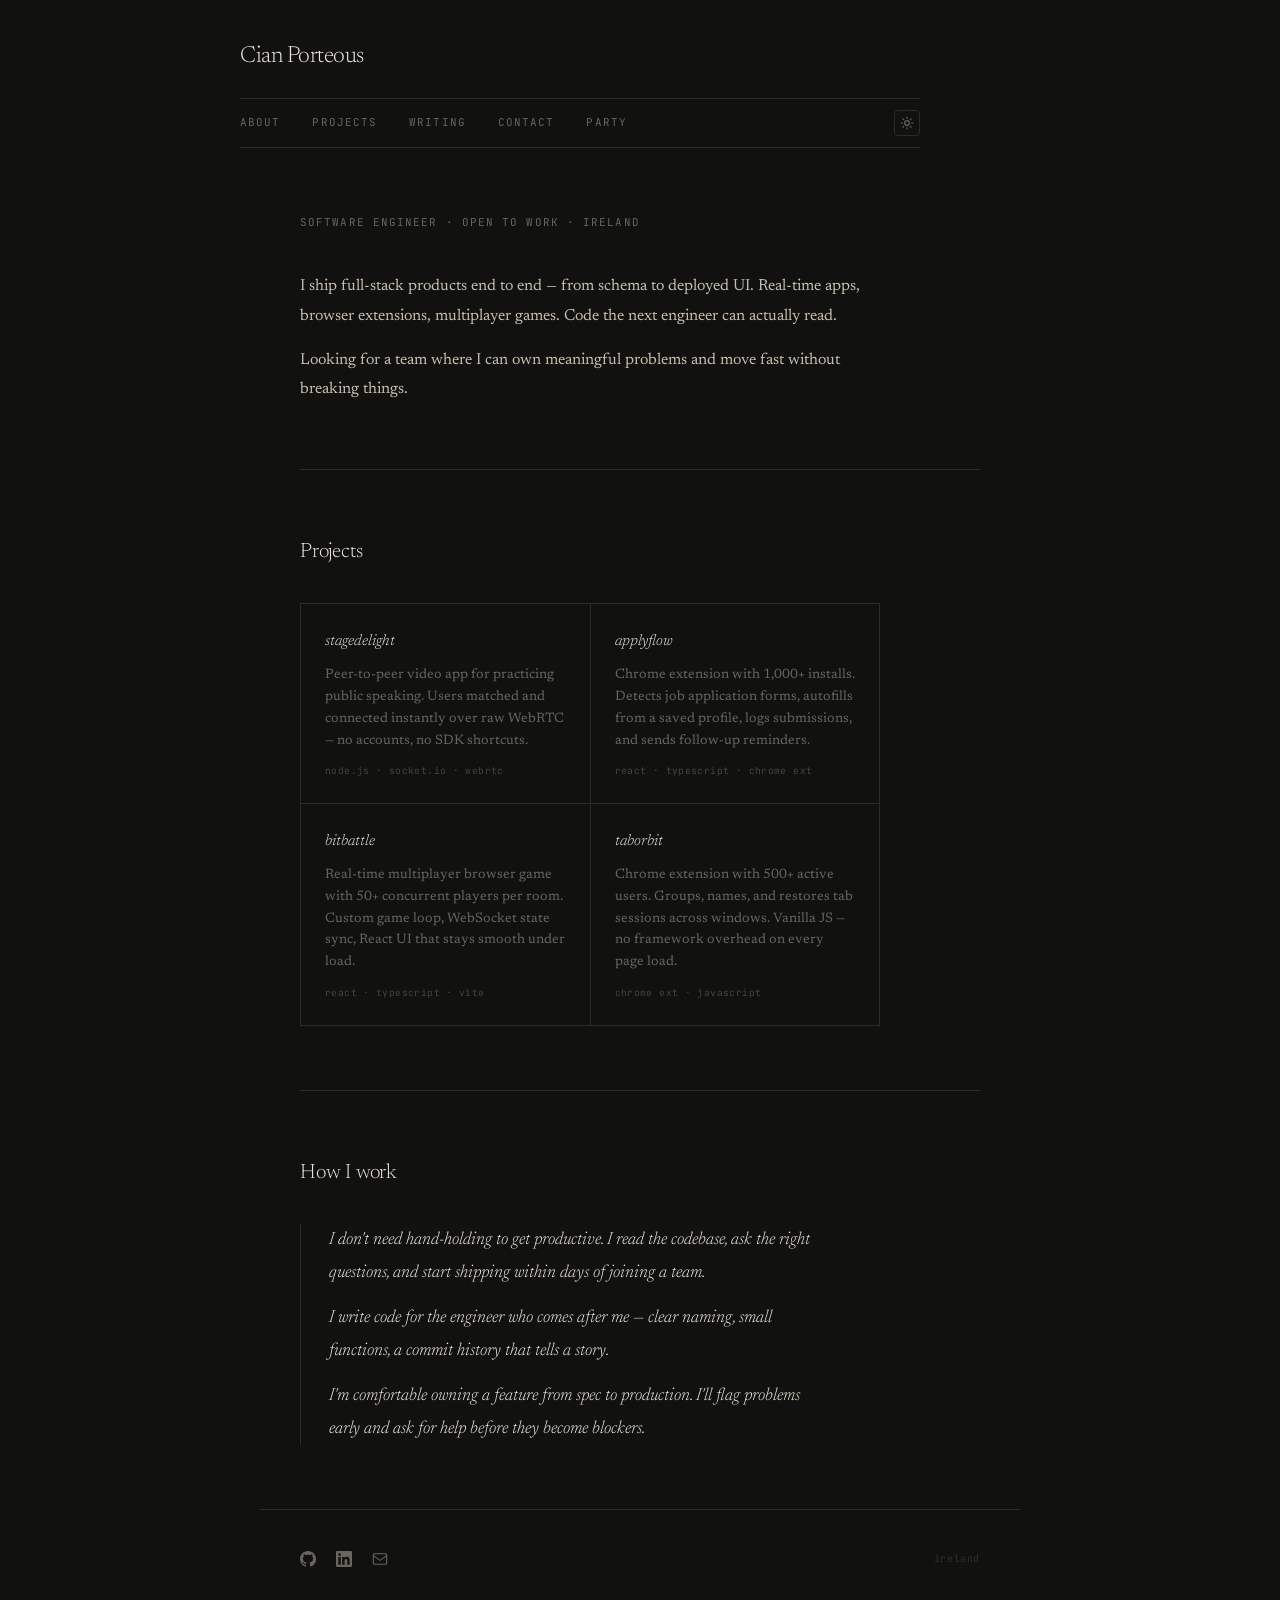
==== static/index.html @ 3575ba3b "The site as it stands: Go static server and pages" ====
<!DOCTYPE html>
<html lang="en">
<head>
  <meta charset="UTF-8">
  <meta name="viewport" content="width=device-width, initial-scale=1.0">
  <title>Cian Porteous</title>
  <link rel="stylesheet" href="styles.css?v=5">
</head>
<body>

<header class="site-header">
  <a href="index.html" class="header-name">Cian Porteous</a>
  <nav class="header-nav">
    <a href="about.html">About</a>
    <a href="projects.html">Projects</a>
    <a href="blog.html">Writing</a>
    <a href="contact.html">Contact</a>
    <a href="party.html">Party</a>
    <div class="theme-picker">
    <button class="theme-trigger" id="theme-trigger" aria-label="Change theme"><svg width="14" height="14" viewBox="0 0 24 24" fill="none" stroke="currentColor" stroke-width="2" stroke-linecap="round" stroke-linejoin="round"><circle cx="12" cy="12" r="4"/><path d="M12 2v2M12 20v2M4.93 4.93l1.41 1.41M17.66 17.66l1.41 1.41M2 12h2M20 12h2M6.34 17.66l-1.41 1.41M19.07 4.93l-1.41 1.41"/></svg></button>
    <div class="theme-menu" id="theme-menu" hidden>
      <button class="theme-option" data-theme="dark"><span class="swatch" style="--s1:#111110;--s2:#7c6ff7"></span>Dark</button>
      <button class="theme-option" data-theme="light"><span class="swatch" style="--s1:#fafaf8;--s2:#5c50e0"></span>Light</button>
      <hr>
      <button class="theme-option" data-theme="ember"><span class="swatch" style="--s1:#160e0a;--s2:#d4622a"></span>Ember</button>
      <button class="theme-option" data-theme="ocean"><span class="swatch" style="--s1:#0c1520;--s2:#3d9ee0"></span>Ocean</button>
      <button class="theme-option" data-theme="forest"><span class="swatch" style="--s1:#0c1a0f;--s2:#4aaf70"></span>Forest</button>
    </div>
  </div>
  </nav>
</header>

<main>

  <section class="hero">
    <p class="hero-role">software engineer · open to work · ireland</p>
    <p>I ship full-stack products end to end — from schema to deployed UI. Real-time apps, browser extensions, multiplayer games. Code the next engineer can actually read.</p>
    <p>Looking for a team where I can own meaningful problems and move fast without breaking things.</p>
  </section>

  <section>
    <h2 class="section-title">Projects</h2>
    <div class="grid">

      <a href="https://github.com/strongfeels" target="_blank" rel="noopener" class="card">
        <span class="card-title">stagedelight</span>
        <span class="card-desc">Peer-to-peer video app for practicing public speaking. Users matched and connected instantly over raw WebRTC — no accounts, no SDK shortcuts.</span>
        <span class="card-tags">node.js · socket.io · webrtc</span>
      </a>

      <a href="https://github.com/strongfeels" target="_blank" rel="noopener" class="card">
        <span class="card-title">applyflow</span>
        <span class="card-desc">Chrome extension with 1,000+ installs. Detects job application forms, autofills from a saved profile, logs submissions, and sends follow-up reminders.</span>
        <span class="card-tags">react · typescript · chrome ext</span>
      </a>

      <a href="https://github.com/strongfeels" target="_blank" rel="noopener" class="card">
        <span class="card-title">bitbattle</span>
        <span class="card-desc">Real-time multiplayer browser game with 50+ concurrent players per room. Custom game loop, WebSocket state sync, React UI that stays smooth under load.</span>
        <span class="card-tags">react · typescript · vite</span>
      </a>

      <a href="https://github.com/strongfeels" target="_blank" rel="noopener" class="card">
        <span class="card-title">taborbit</span>
        <span class="card-desc">Chrome extension with 500+ active users. Groups, names, and restores tab sessions across windows. Vanilla JS — no framework overhead on every page load.</span>
        <span class="card-tags">chrome ext · javascript</span>
      </a>

    </div>
  </section>

  <section>
    <h2 class="section-title">How I work</h2>
    <div class="aside">
      <p>I don't need hand-holding to get productive. I read the codebase, ask the right questions, and start shipping within days of joining a team.</p>
      <p>I write code for the engineer who comes after me — clear naming, small functions, a commit history that tells a story.</p>
      <p>I'm comfortable owning a feature from spec to production. I'll flag problems early and ask for help before they become blockers.</p>
    </div>
  </section>

</main>

<footer>
  <div class="footer-links">
    <a href="https://github.com/strongfeels" target="_blank" rel="noopener" class="icon-link" aria-label="GitHub">
      <svg viewBox="0 0 24 24" fill="currentColor"><path d="M12 0C5.37 0 0 5.37 0 12c0 5.31 3.435 9.795 8.205 11.385.6.105.825-.255.825-.57 0-.285-.015-1.23-.015-2.235-3.015.555-3.795-.735-4.035-1.41-.135-.345-.72-1.41-1.23-1.695-.42-.225-1.02-.78-.015-.795.945-.015 1.62.87 1.845 1.23 1.08 1.815 2.805 1.305 3.495.99.105-.78.42-1.305.765-1.605-2.67-.3-5.46-1.335-5.46-5.925 0-1.305.465-2.385 1.23-3.225-.12-.3-.54-1.53.12-3.18 0 0 1.005-.315 3.3 1.23.96-.27 1.98-.405 3-.405s2.04.135 3 .405c2.295-1.56 3.3-1.23 3.3-1.23.66 1.65.24 2.88.12 3.18.765.84 1.23 1.905 1.23 3.225 0 4.605-2.805 5.625-5.475 5.925.435.375.81 1.095.81 2.22 0 1.605-.015 2.895-.015 3.3 0 .315.225.69.825.57A12.02 12.02 0 0 0 24 12c0-6.63-5.37-12-12-12z"/></svg>
    </a>
    <a href="https://www.linkedin.com/in/cian-porteous-3b129a213/" target="_blank" rel="noopener" class="icon-link" aria-label="LinkedIn">
      <svg viewBox="0 0 24 24" fill="currentColor"><path d="M20.447 20.452h-3.554v-5.569c0-1.328-.027-3.037-1.852-3.037-1.853 0-2.136 1.445-2.136 2.939v5.667H9.351V9h3.414v1.561h.046c.477-.9 1.637-1.85 3.37-1.85 3.601 0 4.267 2.37 4.267 5.455v6.286zM5.337 7.433a2.062 2.062 0 0 1-2.063-2.065 2.064 2.064 0 1 1 2.063 2.065zm1.782 13.019H3.555V9h3.564v11.452zM22.225 0H1.771C.792 0 0 .774 0 1.729v20.542C0 23.227.792 24 1.771 24h20.451C23.2 24 24 23.227 24 22.271V1.729C24 .774 23.2 0 22.222 0h.003z"/></svg>
    </a>
    <a href="mailto:cian.porte@gmail.com" class="icon-link" aria-label="Email">
      <svg viewBox="0 0 24 24" fill="none" stroke="currentColor" stroke-width="1.6" stroke-linecap="round" stroke-linejoin="round"><rect x="2" y="4" width="20" height="16" rx="2"/><path d="m2 7 10 7 10-7"/></svg>
    </a>
  </div>
  <span class="footer-copy">ireland</span>
</footer>

<script src="js/theme-toggle.js?v=4" defer></script>
</body>
</html>
---- static/styles.css ----
@import url('https://fonts.googleapis.com/css2?family=JetBrains+Mono:wght@400;500&family=Newsreader:ital,opsz,wght@0,6..72,300;0,6..72,400;1,6..72,300;1,6..72,400&display=swap');

/* ─────────────────────────────────────────
   tokens
───────────────────────────────────────── */
:root {
  --bg:        #111110;
  --surface:   #1a1918;
  --border:    #2e2b28;
  --muted:     #6a6460;
  --text:      #c8bfb0;
  --bright:    #ede5d8;
  --accent:    #7c6ff7;

  --serif: 'Newsreader', Georgia, serif;
  --mono:  'JetBrains Mono', 'Courier New', monospace;
}

body.theme-light {
  --bg:        #fafaf8;
  --surface:   #f0ede8;
  --border:    #e0dbd2;
  --muted:     #9a9080;
  --text:      #4a4540;
  --bright:    #1a1510;
  --accent:    #5c50e0;
}

body.theme-ember {
  --bg:        #160e0a;
  --surface:   #1e1410;
  --border:    #38200f;
  --muted:     #7a5a40;
  --text:      #d4b090;
  --bright:    #f0d0a8;
  --accent:    #d4622a;
}

body.theme-ocean {
  --bg:        #0c1520;
  --surface:   #111e2e;
  --border:    #1e3050;
  --muted:     #5878a0;
  --text:      #90b8d8;
  --bright:    #c0ddf5;
  --accent:    #3d9ee0;
}

body.theme-forest {
  --bg:        #0c1a0f;
  --surface:   #122015;
  --border:    #1c3520;
  --muted:     #4a7060;
  --text:      #88b898;
  --bright:    #b8d8c0;
  --accent:    #4aaf70;
}

/* ─────────────────────────────────────────
   reset
───────────────────────────────────────── */
*, *::before, *::after { box-sizing: border-box; margin: 0; padding: 0; }
html { scroll-behavior: smooth; }

body {
  background: var(--bg);
  color: var(--text);
  font-family: var(--serif);
  font-size: 17px;
  line-height: 1.8;
  -webkit-font-smoothing: antialiased;
  transition: background .2s, color .2s;
}

a { color: inherit; text-decoration: none; }

/* ─────────────────────────────────────────
   site header  (two rows, like rajiv.com)
───────────────────────────────────────── */
.site-header {
  max-width: 760px;
  margin: 0 auto;
  padding: 0 2.5rem;
}

@media (min-width: 1000px) {
  .site-header, main, footer {
    margin-left: max(3rem, calc(50vw - 440px));
    margin-right: 0;
  }
}

/* row 1: site name */
.header-name {
  display: block;
  padding: 2.25rem 0 1.25rem;
  border-bottom: 1px solid var(--border);
  font-family: var(--serif);
  font-size: 1.45rem;
  font-weight: 300;
  color: var(--bright);
  letter-spacing: -.02em;
  transition: color .15s;
}
.header-name:hover { color: var(--accent); }

/* row 2: nav bar */
.header-nav {
  display: flex;
  align-items: center;
  padding: .7rem 0;
  border-bottom: 1px solid var(--border);
  gap: 2rem;
}

.header-nav a {
  font-family: var(--mono);
  font-size: .68rem;
  letter-spacing: .1em;
  text-transform: uppercase;
  color: var(--muted);
  transition: color .15s;
}
.header-nav a:hover { color: var(--bright); }

.header-nav a.active { color: var(--bright); }

/* ─────────────────────────────────────────
   theme picker
───────────────────────────────────────── */
.theme-picker {
  position: relative;
  margin-left: auto;
}

.theme-trigger {
  display: flex;
  align-items: center;
  justify-content: center;
  width: 26px;
  height: 26px;
  background: none;
  border: 1px solid var(--border);
  border-radius: 4px;
  color: var(--muted);
  cursor: pointer;
  transition: color .15s, border-color .15s;
}
.theme-trigger:hover { color: var(--accent); border-color: var(--accent); }
.theme-trigger svg { display: block; }

.theme-menu {
  position: absolute;
  right: 0;
  top: calc(100% + .5rem);
  background: var(--surface);
  border: 1px solid var(--border);
  border-radius: 8px;
  padding: .35rem;
  min-width: 130px;
  z-index: 100;
  box-shadow: 0 8px 24px rgba(0,0,0,.4);
}

.theme-menu hr {
  border: none;
  border-top: 1px solid var(--border);
  margin: .3rem .1rem;
}

.theme-option {
  display: flex;
  align-items: center;
  gap: .6rem;
  width: 100%;
  padding: .42rem .55rem;
  background: none;
  border: none;
  border-radius: 5px;
  font-family: var(--mono);
  font-size: .66rem;
  letter-spacing: .06em;
  color: var(--muted);
  cursor: pointer;
  transition: background .1s, color .1s;
  text-align: left;
}
.theme-option:hover { background: var(--border); color: var(--bright); }
.theme-option.is-active { color: var(--bright); }
.theme-option.is-active::after {
  content: '';
  width: 5px;
  height: 5px;
  border-radius: 50%;
  background: var(--accent);
  margin-left: auto;
  flex-shrink: 0;
}

.swatch {
  width: 18px;
  height: 18px;
  border-radius: 4px;
  background: linear-gradient(135deg, var(--s1) 50%, var(--s2) 50%);
  border: 1px solid rgba(128,128,128,.15);
  flex-shrink: 0;
}

/* ─────────────────────────────────────────
   layout
───────────────────────────────────────── */
main {
  max-width: 760px;
  margin: 0 auto;
  padding: 0 2.5rem;
}

section {
  padding: 4rem 0;
  border-bottom: 1px solid var(--border);
}

section:last-child { border-bottom: none; }

/* ─────────────────────────────────────────
   section headings
───────────────────────────────────────── */
.section-title {
  font-family: var(--serif);
  font-size: 1.3rem;
  font-weight: 300;
  color: var(--bright);
  margin-bottom: 2rem;
  letter-spacing: -.01em;
}

.section-meta {
  display: block;
  font-family: var(--mono);
  font-size: .65rem;
  color: var(--muted);
  letter-spacing: .08em;
  text-transform: uppercase;
  margin-bottom: .6rem;
}

/* ─────────────────────────────────────────
   hero
───────────────────────────────────────── */
.hero {
  padding-top: 4rem;
}

.hero-name {
  font-family: var(--serif);
  font-size: clamp(2.2rem, 5vw, 3rem);
  font-weight: 300;
  color: var(--bright);
  line-height: 1.1;
  letter-spacing: -.03em;
  margin-bottom: .6rem;
}

.hero-role {
  font-family: var(--mono);
  font-size: .68rem;
  color: var(--muted);
  letter-spacing: .1em;
  text-transform: uppercase;
  margin-bottom: 2.5rem;
}

/* ─────────────────────────────────────────
   body text
───────────────────────────────────────── */
p {
  font-family: var(--serif);
  font-size: 1rem;
  color: var(--text);
  max-width: 580px;
  margin-bottom: .9rem;
  line-height: 1.85;
}
p:last-child { margin: 0; }

/* ─────────────────────────────────────────
   project grid (index — 2 col)
───────────────────────────────────────── */
.grid {
  display: grid;
  grid-template-columns: 1fr 1fr;
  gap: 1px;
  background: var(--border);
  border: 1px solid var(--border);
  max-width: 580px;
}

.card {
  background: var(--bg);
  padding: 1.5rem;
  display: flex;
  flex-direction: column;
  gap: .6rem;
  transition: background .15s;
  color: inherit;
}
.card:hover { background: var(--surface); }

.card-title {
  font-family: var(--serif);
  font-size: .95rem;
  font-style: italic;
  font-weight: 300;
  color: var(--bright);
  transition: color .15s;
}
.card:hover .card-title { color: var(--accent); }

.card-desc {
  font-family: var(--serif);
  font-size: .85rem;
  color: var(--muted);
  line-height: 1.6;
  flex: 1;
  margin: 0;
}

.card-tags {
  font-family: var(--mono);
  font-size: .6rem;
  color: var(--muted);
  letter-spacing: .04em;
  opacity: .6;
}

/* ─────────────────────────────────────────
   project list (projects page — 1 col)
───────────────────────────────────────── */
.project-list {
  display: flex;
  flex-direction: column;
  gap: 1px;
  background: var(--border);
  border: 1px solid var(--border);
  max-width: 580px;
}

.project-item {
  background: var(--bg);
  padding: 1.25rem 1.4rem;
  display: flex;
  flex-direction: column;
  gap: .4rem;
  transition: background .15s;
  text-decoration: none;
  color: inherit;
}
.project-item:hover { background: var(--surface); }

.project-title {
  font-family: var(--serif);
  font-size: .95rem;
  font-style: italic;
  font-weight: 300;
  color: var(--bright);
  transition: color .15s;
}
.project-item:hover .project-title { color: var(--accent); }

.project-desc {
  font-family: var(--serif);
  font-size: .88rem;
  color: var(--muted);
  line-height: 1.6;
  max-width: 500px;
  margin: 0;
}

.project-tags {
  font-family: var(--mono);
  font-size: .6rem;
  color: var(--muted);
  letter-spacing: .04em;
  opacity: .55;
}

/* ─────────────────────────────────────────
   aside / pullquote
───────────────────────────────────────── */
.aside {
  border-left: 1px solid var(--border);
  padding-left: 1.75rem;
  max-width: 520px;
}

.aside p {
  font-family: var(--serif);
  font-size: 1.1rem;
  font-style: italic;
  font-weight: 300;
  color: var(--bright);
  line-height: 1.85;
  margin-bottom: .8rem;
  max-width: none;
}
.aside p:last-child { margin: 0; }

/* ─────────────────────────────────────────
   footer
───────────────────────────────────────── */
footer {
  max-width: 760px;
  margin: 0 auto;
  padding: 2.5rem 2.5rem 5rem;
  display: flex;
  align-items: center;
  justify-content: space-between;
  border-top: 1px solid var(--border);
}

.footer-links {
  display: flex;
  align-items: center;
  gap: 1.25rem;
}

.icon-link {
  color: var(--muted);
  display: flex;
  align-items: center;
  transition: color .15s;
}
.icon-link:hover { color: var(--accent); }
.icon-link svg { width: 16px; height: 16px; }

.footer-copy {
  font-family: var(--mono);
  font-size: .62rem;
  color: var(--muted);
  letter-spacing: .06em;
  opacity: .35;
}

/* ─────────────────────────────────────────
   responsive
───────────────────────────────────────── */
@media (max-width: 580px) {
  .site-header { padding: 0 1.25rem; }
  main         { padding: 0 1.25rem; }
  footer       { padding: 2rem 1.25rem 4rem; flex-direction: column; align-items: flex-start; gap: 1.5rem; }
  section      { padding: 3rem 0; }
  .grid        { grid-template-columns: 1fr; max-width: none; }
  .hero-name   { font-size: 2rem; }
}

@media (prefers-reduced-motion: reduce) {
  * { transition-duration: .01ms !important; }
}
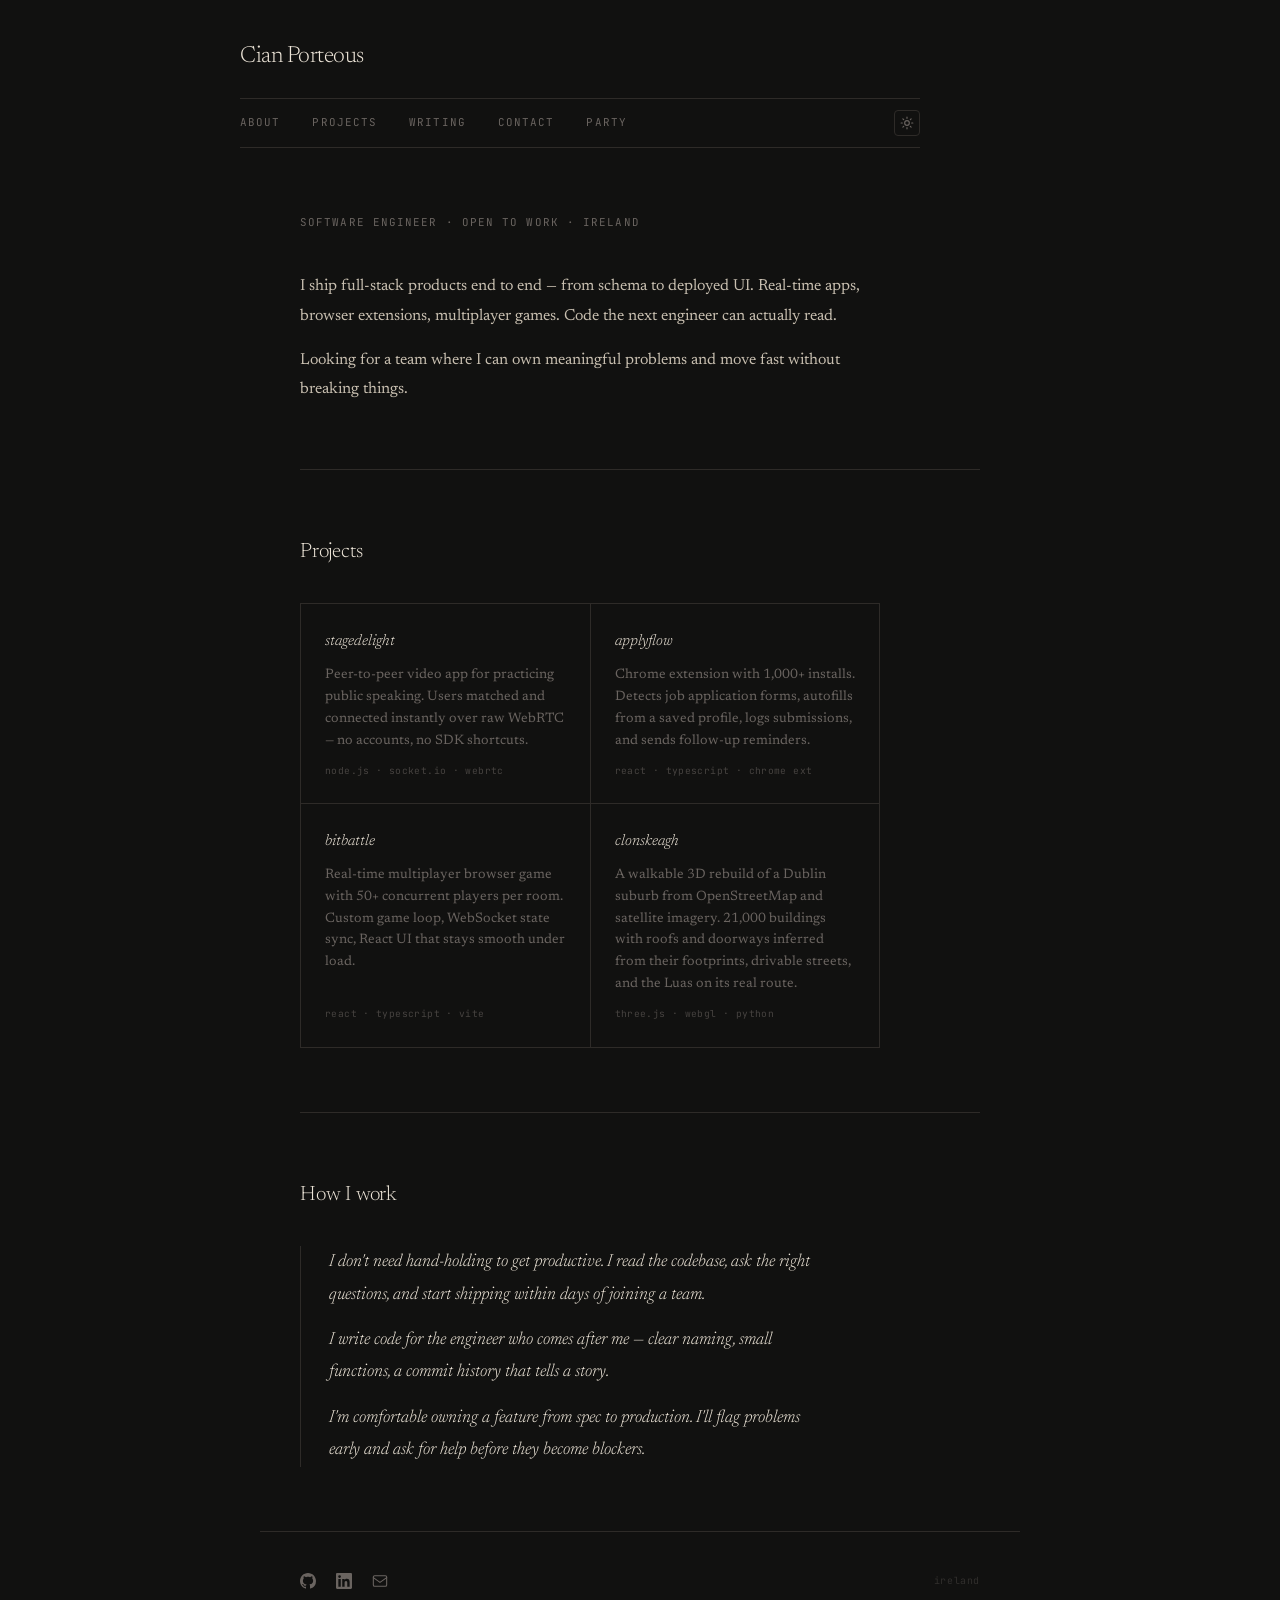
==== commit 9fe71625: "Add clonskeagh to projects, link stagedelight.com, redirect directories to a trailing slash - swap t" ====
--- a/static/index.html
+++ b/static/index.html
@@ -42,7 +42,7 @@
     <h2 class="section-title">Projects</h2>
     <div class="grid">
 
-      <a href="https://github.com/strongfeels" target="_blank" rel="noopener" class="card">
+      <a href="https://stagedelight.com" target="_blank" rel="noopener" class="card">
         <span class="card-title">stagedelight</span>
         <span class="card-desc">Peer-to-peer video app for practicing public speaking. Users matched and connected instantly over raw WebRTC — no accounts, no SDK shortcuts.</span>
         <span class="card-tags">node.js · socket.io · webrtc</span>
@@ -60,10 +60,10 @@
         <span class="card-tags">react · typescript · vite</span>
       </a>
 
-      <a href="https://github.com/strongfeels" target="_blank" rel="noopener" class="card">
-        <span class="card-title">taborbit</span>
-        <span class="card-desc">Chrome extension with 500+ active users. Groups, names, and restores tab sessions across windows. Vanilla JS — no framework overhead on every page load.</span>
-        <span class="card-tags">chrome ext · javascript</span>
+      <a href="/clonskeagh/" target="_blank" rel="noopener" class="card">
+        <span class="card-title">clonskeagh</span>
+        <span class="card-desc">A walkable 3D rebuild of a Dublin suburb from OpenStreetMap and satellite imagery. 21,000 buildings with roofs and doorways inferred from their footprints, drivable streets, and the Luas on its real route.</span>
+        <span class="card-tags">three.js · webgl · python</span>
       </a>
 
     </div>
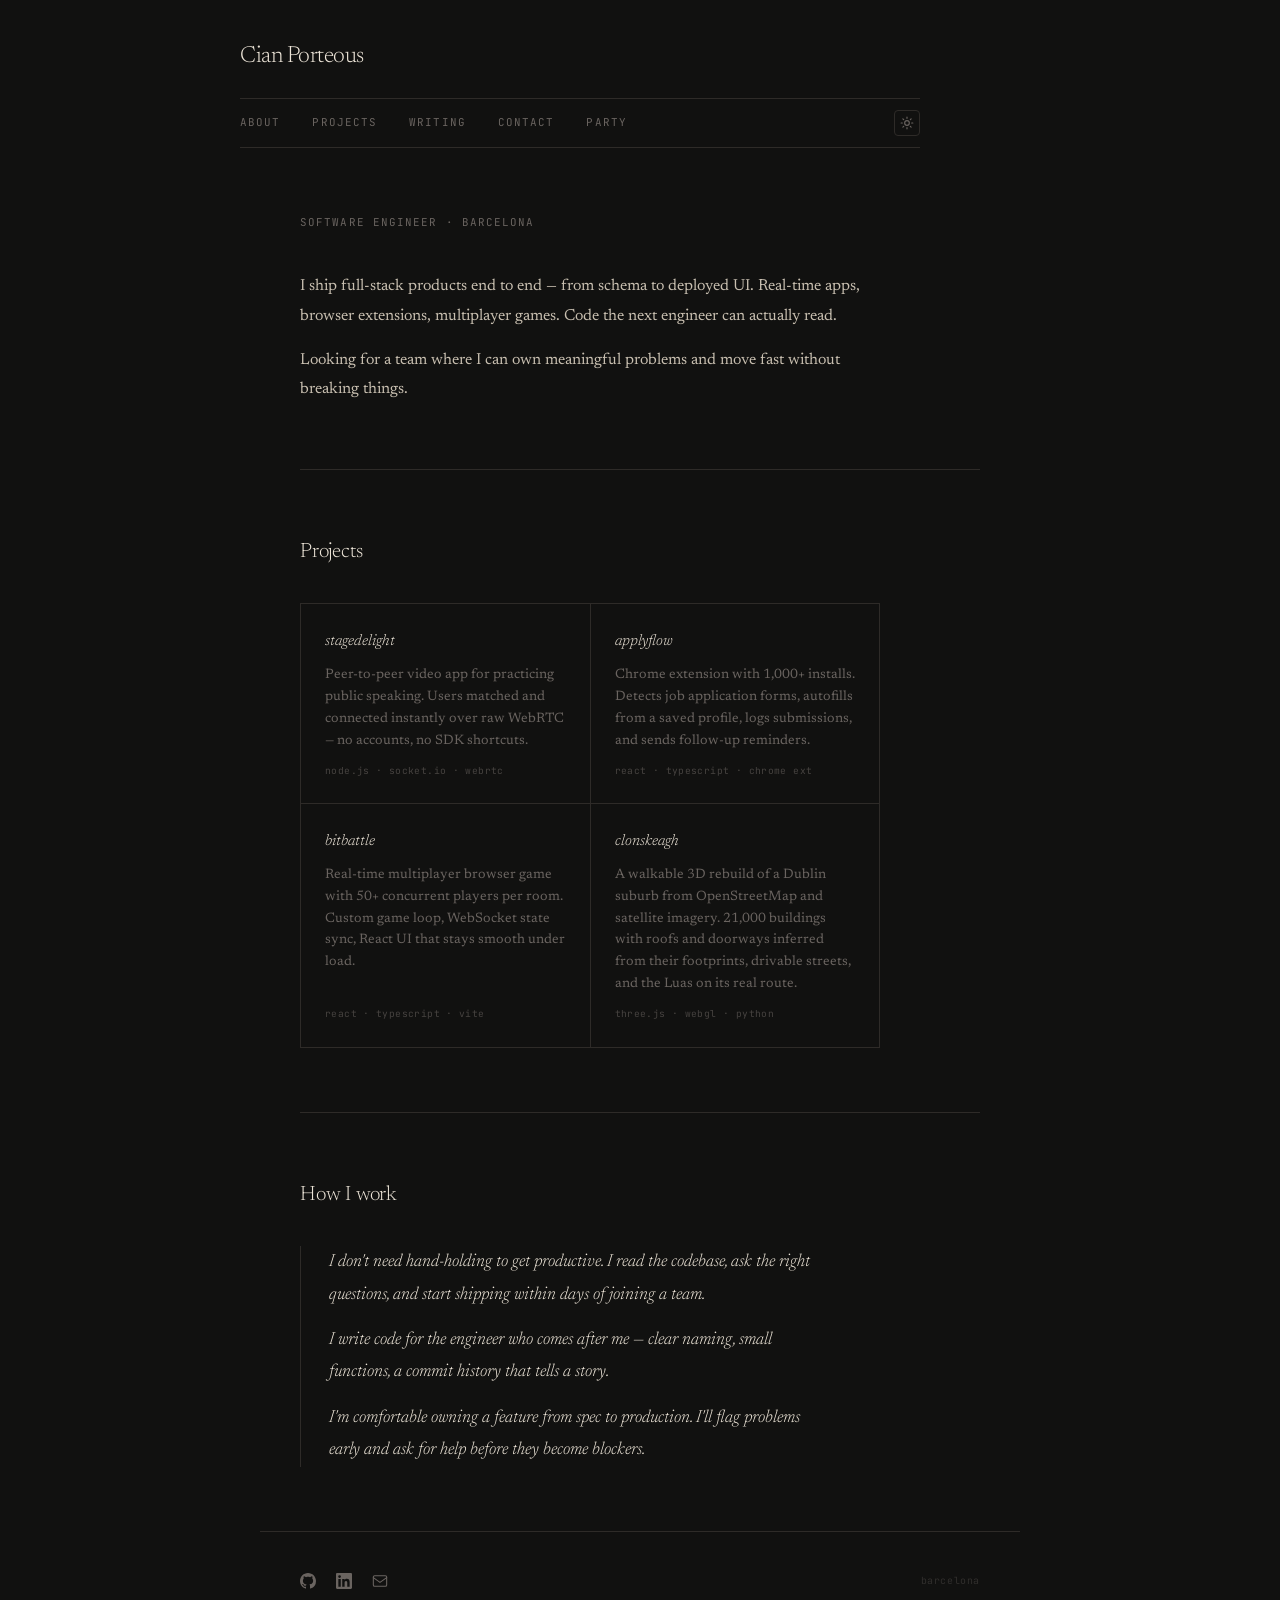
==== commit 66ad6f28: "Move to Barcelona, drop the job-hunt framing, rewrite About around curiosity - footer reads barcelon" ====
--- a/static/index.html
+++ b/static/index.html
@@ -33,7 +33,7 @@
 <main>
 
   <section class="hero">
-    <p class="hero-role">software engineer · open to work · ireland</p>
+    <p class="hero-role">software engineer · barcelona</p>
     <p>I ship full-stack products end to end — from schema to deployed UI. Real-time apps, browser extensions, multiplayer games. Code the next engineer can actually read.</p>
     <p>Looking for a team where I can own meaningful problems and move fast without breaking things.</p>
   </section>
@@ -92,7 +92,7 @@
       <svg viewBox="0 0 24 24" fill="none" stroke="currentColor" stroke-width="1.6" stroke-linecap="round" stroke-linejoin="round"><rect x="2" y="4" width="20" height="16" rx="2"/><path d="m2 7 10 7 10-7"/></svg>
     </a>
   </div>
-  <span class="footer-copy">ireland</span>
+  <span class="footer-copy">barcelona</span>
 </footer>
 
 <script src="js/theme-toggle.js?v=4" defer></script>
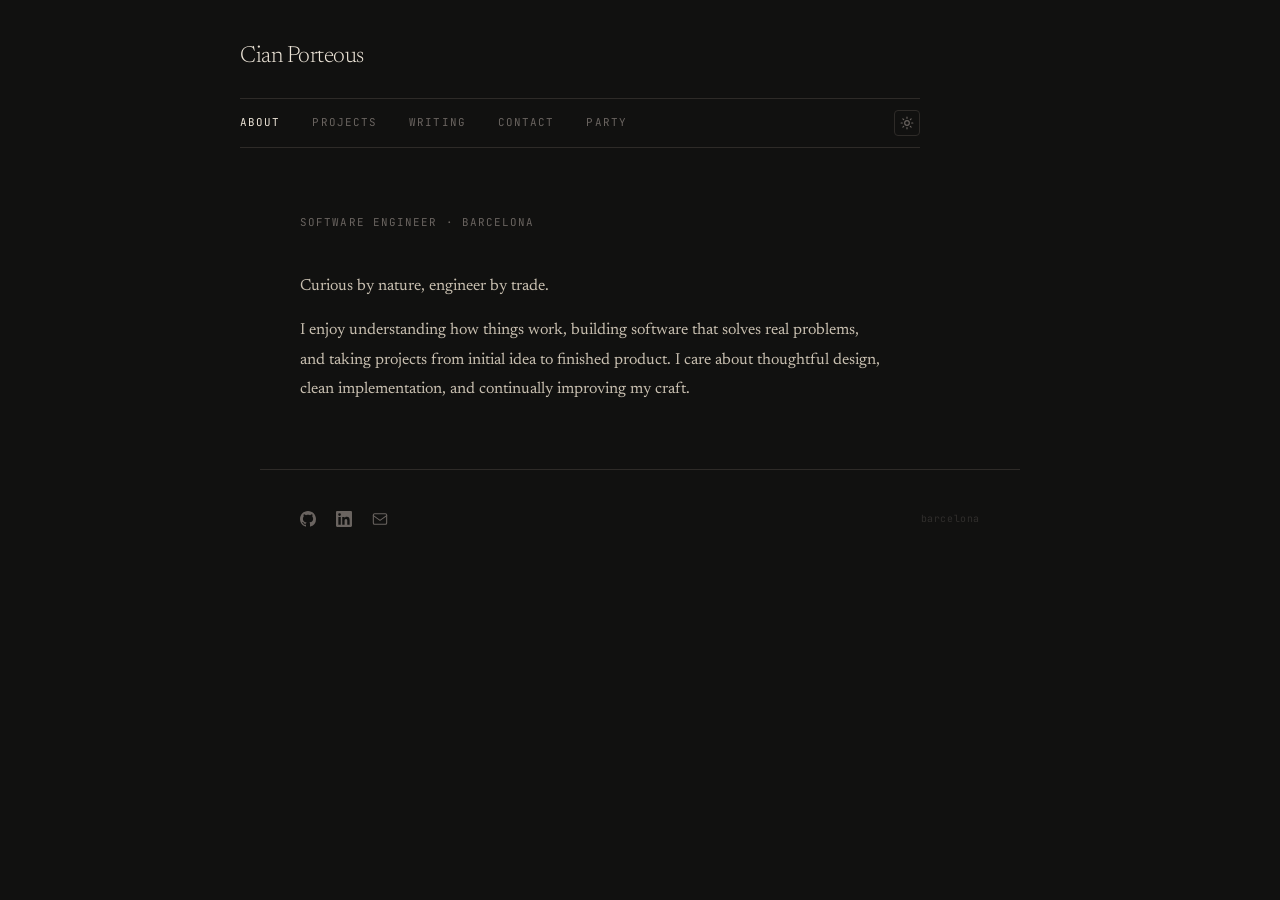
==== commit a4158c5f: "Fold About into the landing page The landing page is now just the intro; About in the nav points at " ====
--- a/static/index.html
+++ b/static/index.html
@@ -11,7 +11,7 @@
 <header class="site-header">
   <a href="index.html" class="header-name">Cian Porteous</a>
   <nav class="header-nav">
-    <a href="about.html">About</a>
+    <a href="/" class="active">About</a>
     <a href="projects.html">Projects</a>
     <a href="blog.html">Writing</a>
     <a href="contact.html">Contact</a>
@@ -34,48 +34,8 @@
 
   <section class="hero">
     <p class="hero-role">software engineer · barcelona</p>
-    <p>I ship full-stack products end to end — from schema to deployed UI. Real-time apps, browser extensions, multiplayer games. Code the next engineer can actually read.</p>
-    <p>Looking for a team where I can own meaningful problems and move fast without breaking things.</p>
-  </section>
-
-  <section>
-    <h2 class="section-title">Projects</h2>
-    <div class="grid">
-
-      <a href="https://stagedelight.com" target="_blank" rel="noopener" class="card">
-        <span class="card-title">stagedelight</span>
-        <span class="card-desc">Peer-to-peer video app for practicing public speaking. Users matched and connected instantly over raw WebRTC — no accounts, no SDK shortcuts.</span>
-        <span class="card-tags">node.js · socket.io · webrtc</span>
-      </a>
-
-      <a href="https://github.com/strongfeels" target="_blank" rel="noopener" class="card">
-        <span class="card-title">applyflow</span>
-        <span class="card-desc">Chrome extension with 1,000+ installs. Detects job application forms, autofills from a saved profile, logs submissions, and sends follow-up reminders.</span>
-        <span class="card-tags">react · typescript · chrome ext</span>
-      </a>
-
-      <a href="https://github.com/strongfeels" target="_blank" rel="noopener" class="card">
-        <span class="card-title">bitbattle</span>
-        <span class="card-desc">Real-time multiplayer browser game with 50+ concurrent players per room. Custom game loop, WebSocket state sync, React UI that stays smooth under load.</span>
-        <span class="card-tags">react · typescript · vite</span>
-      </a>
-
-      <a href="/clonskeagh/" target="_blank" rel="noopener" class="card">
-        <span class="card-title">clonskeagh</span>
-        <span class="card-desc">A walkable 3D rebuild of a Dublin suburb from OpenStreetMap and satellite imagery. 21,000 buildings with roofs and doorways inferred from their footprints, drivable streets, and the Luas on its real route.</span>
-        <span class="card-tags">three.js · webgl · python</span>
-      </a>
-
-    </div>
-  </section>
-
-  <section>
-    <h2 class="section-title">How I work</h2>
-    <div class="aside">
-      <p>I don't need hand-holding to get productive. I read the codebase, ask the right questions, and start shipping within days of joining a team.</p>
-      <p>I write code for the engineer who comes after me — clear naming, small functions, a commit history that tells a story.</p>
-      <p>I'm comfortable owning a feature from spec to production. I'll flag problems early and ask for help before they become blockers.</p>
-    </div>
+    <p>Curious by nature, engineer by trade.</p>
+    <p>I enjoy understanding how things work, building software that solves real problems, and taking projects from initial idea to finished product. I care about thoughtful design, clean implementation, and continually improving my craft.</p>
   </section>
 
 </main>
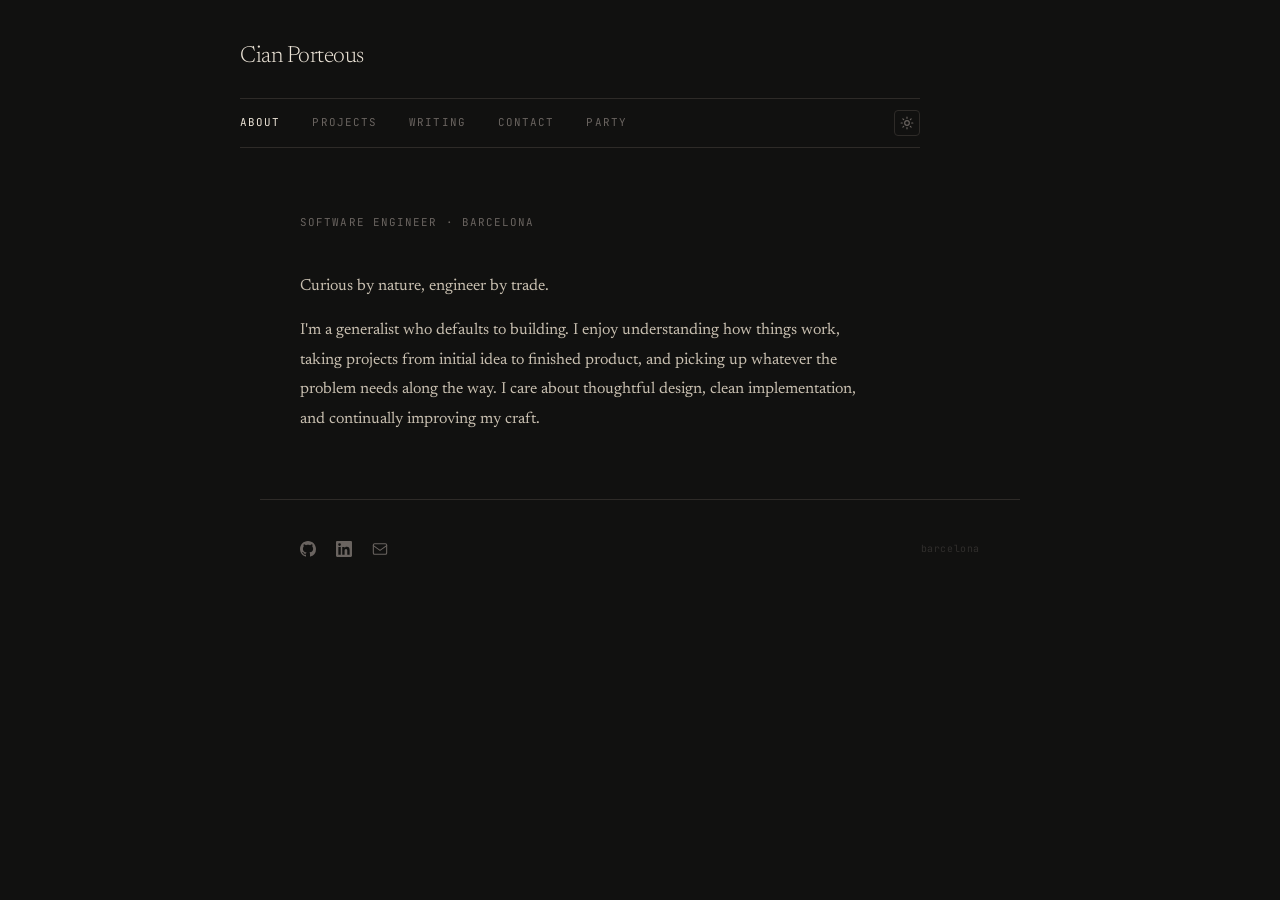
==== commit ce7f4577: "Tighten the landing copy into two paragraphs" ====
--- a/static/index.html
+++ b/static/index.html
@@ -35,7 +35,7 @@
   <section class="hero">
     <p class="hero-role">software engineer · barcelona</p>
     <p>Curious by nature, engineer by trade.</p>
-    <p>I enjoy understanding how things work, building software that solves real problems, and taking projects from initial idea to finished product. I care about thoughtful design, clean implementation, and continually improving my craft.</p>
+    <p>I'm a generalist who defaults to building. I enjoy understanding how things work, taking projects from initial idea to finished product, and picking up whatever the problem needs along the way. I care about thoughtful design, clean implementation, and continually improving my craft.</p>
   </section>
 
 </main>
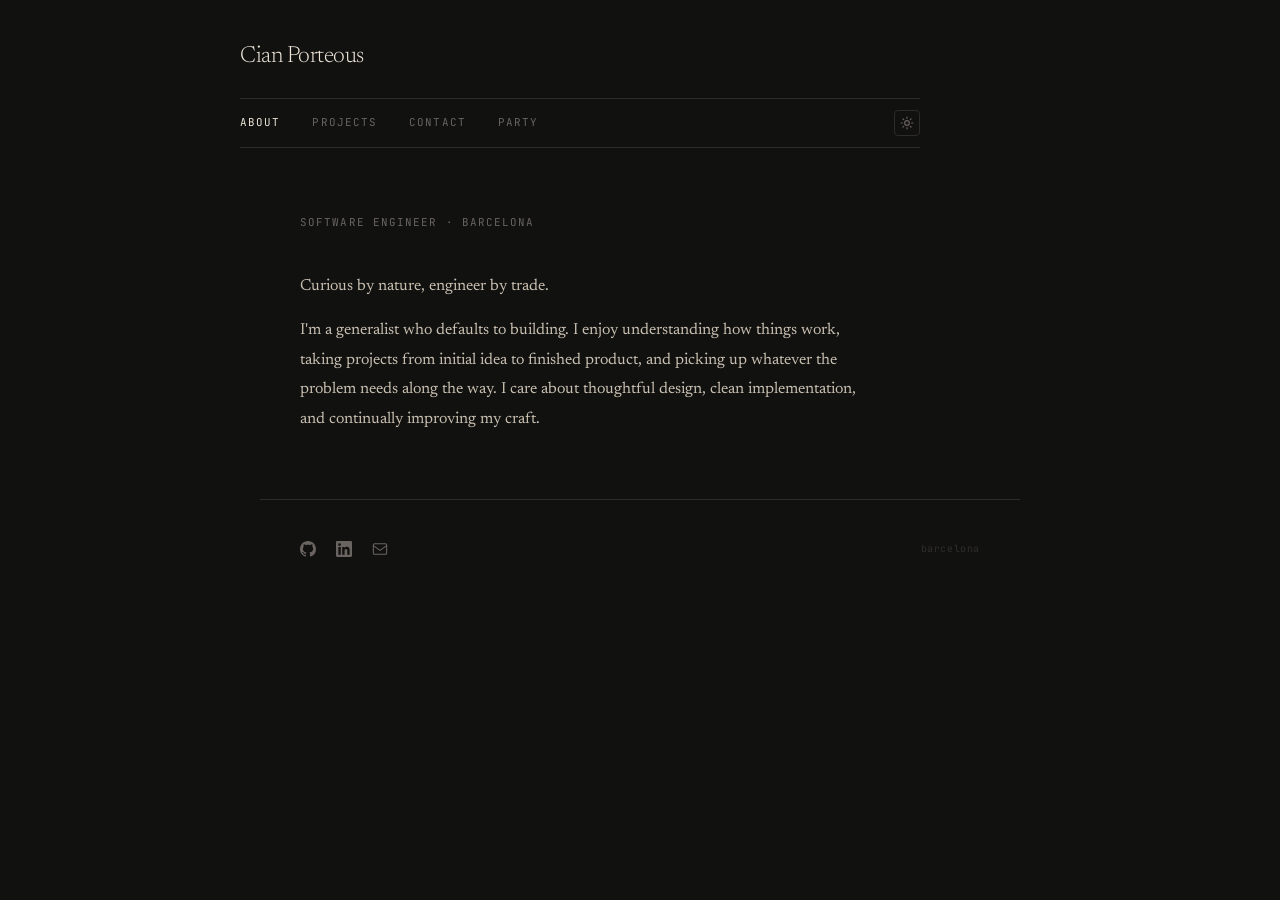
==== commit e46a356b: "Hide the Writing nav item until there's something to read" ====
--- a/static/index.html
+++ b/static/index.html
@@ -13,7 +13,9 @@
   <nav class="header-nav">
     <a href="/" class="active">About</a>
     <a href="projects.html">Projects</a>
+    <!-- nothing published yet; restore when there is
     <a href="blog.html">Writing</a>
+    -->
     <a href="contact.html">Contact</a>
     <a href="party.html">Party</a>
     <div class="theme-picker">
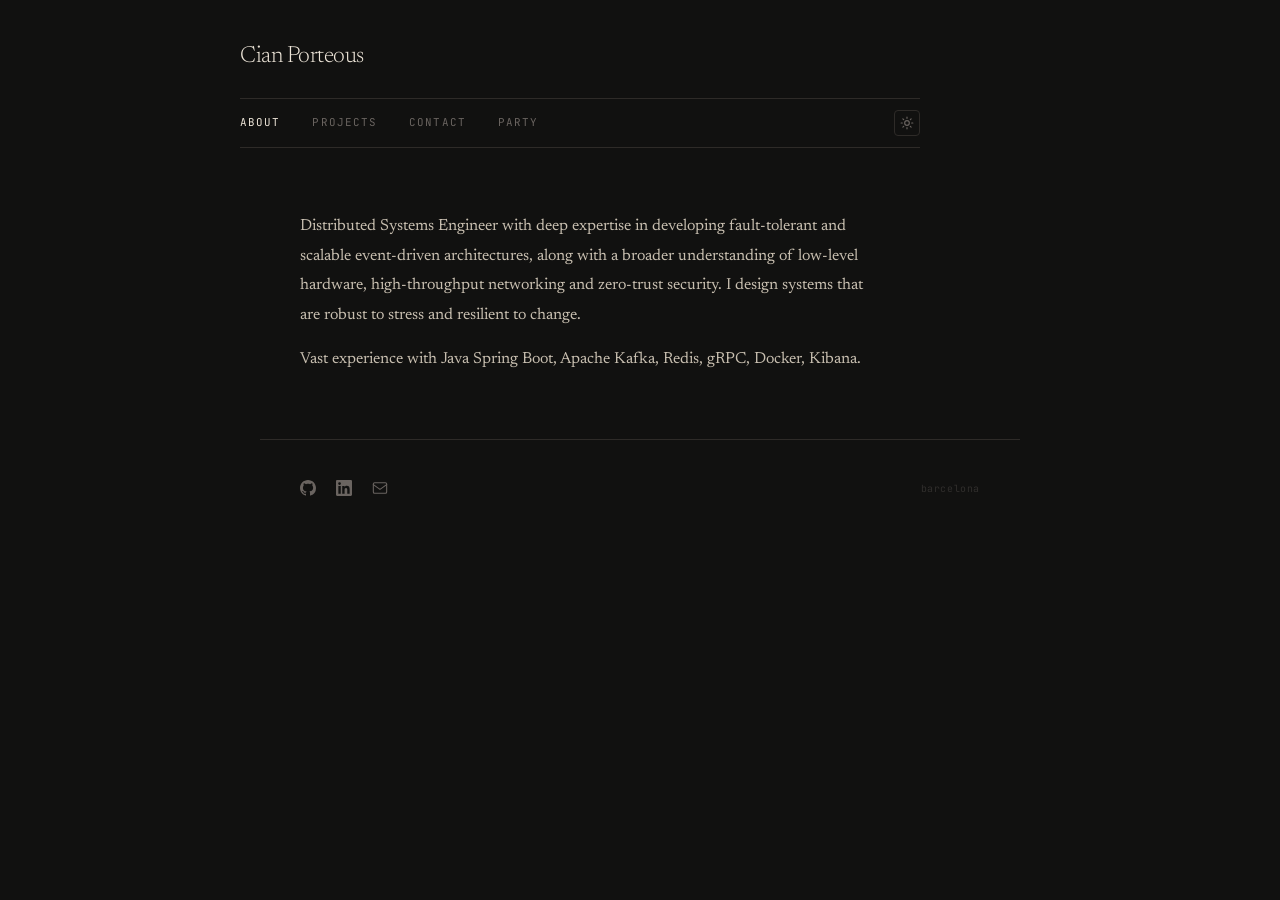
==== commit 3190a284: "About: what the work actually is Replaces the generalist paragraph with the distributed-systems one," ====
--- a/static/index.html
+++ b/static/index.html
@@ -4,6 +4,9 @@
   <meta charset="UTF-8">
   <meta name="viewport" content="width=device-width, initial-scale=1.0">
   <title>Cian Porteous</title>
+  <link rel="icon" href="/favicon.svg" type="image/svg+xml">
+  <link rel="alternate icon" href="/favicon.ico" sizes="16x16 32x32 48x48">
+  <link rel="apple-touch-icon" href="/apple-touch-icon.png">
   <link rel="stylesheet" href="styles.css?v=5">
 </head>
 <body>
@@ -35,9 +38,8 @@
 <main>
 
   <section class="hero">
-    <p class="hero-role">software engineer · barcelona</p>
-    <p>Curious by nature, engineer by trade.</p>
-    <p>I'm a generalist who defaults to building. I enjoy understanding how things work, taking projects from initial idea to finished product, and picking up whatever the problem needs along the way. I care about thoughtful design, clean implementation, and continually improving my craft.</p>
+    <p>Distributed Systems Engineer with deep expertise in developing fault-tolerant and scalable event-driven architectures, along with a broader understanding of low-level hardware, high-throughput networking and zero-trust security. I design systems that are robust to stress and resilient to change.</p>
+    <p>Vast experience with Java Spring Boot, Apache Kafka, Redis, gRPC, Docker, Kibana.</p>
   </section>
 
 </main>
